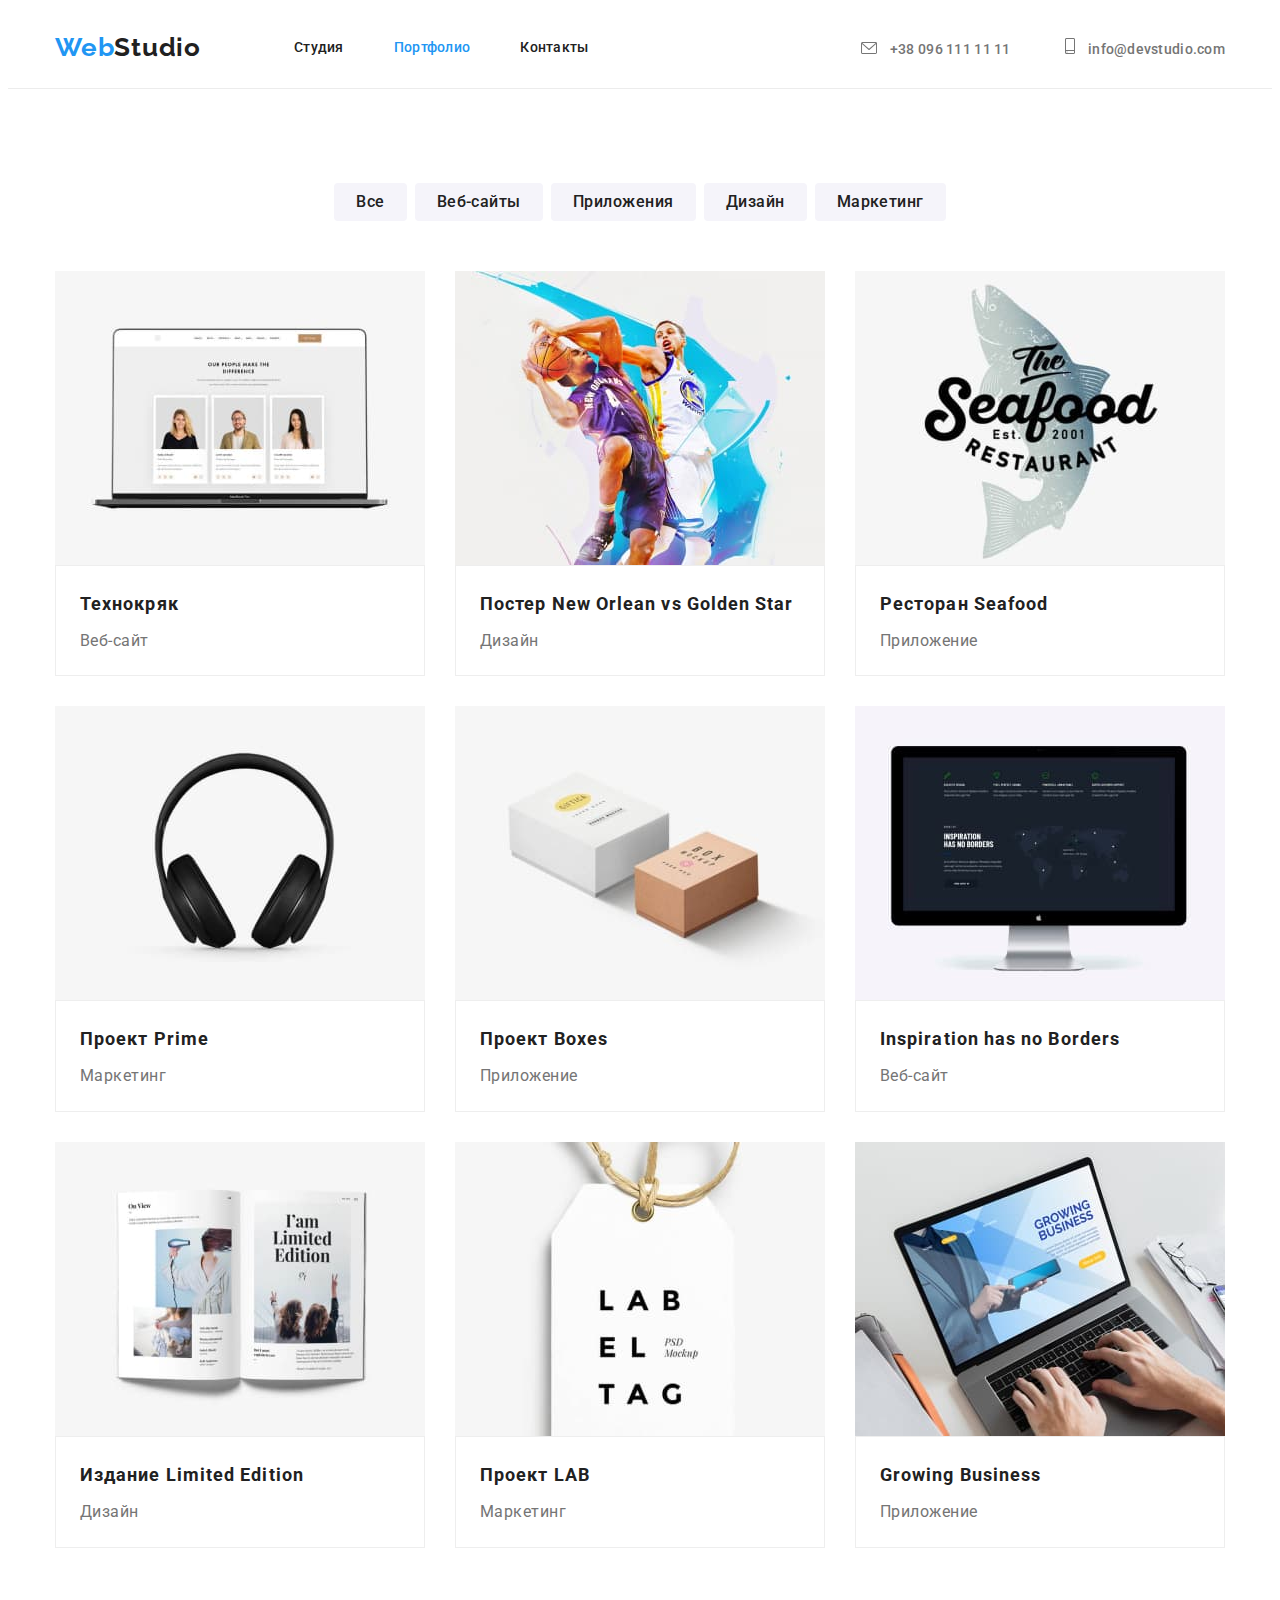
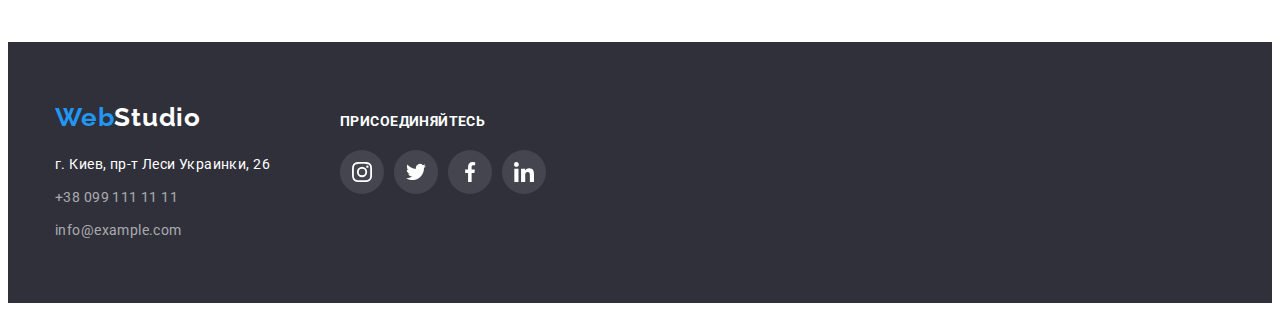
==== portfolio.html @ a293e3b1 "modal" ====
<!DOCTYPE html>
<html lang="ru">
  <head>
    <meta charset="UTF-8" />
    <meta http-equiv="X-UA-Compatible" content="IE=edge" />
    <meta name="viewport" content="width=device-width, initial-scale=1.0" />
    <title>Портфолио</title>

    <link rel="preconnect" href="https://fonts.googleapis.com" />
    <link rel="preconnect" href="https://fonts.gstatic.com" crossorigin />
    <link
      href="https://fonts.googleapis.com/css2?family=Raleway:wght@700&family=Roboto:wght@400;500;700;900&display=swap"
      rel="stylesheet"
    />
    <link
      rel="stylesheet"
      href="https://cdnjs.cloudflare.com/ajax/libs/modern-normalize/1.1.0/modern-normalize.min.css"
      integrity="sha512-wpPYUAdjBVSE4KJnH1VR1HeZfpl1ub8YT/NKx4PuQ5NmX2tKuGu6U/JRp5y+Y8XG2tV+wKQpNHVUX03MfMFn9Q=="
      crossorigin="anonymous"
      referrerpolicy="no-referrer"
    />

    <link rel="stylesheet" href="./css/styles.css" />
  </head>

  <body>
    <header class="header">
      <div class="container header-nav">
        <a class="logo" href="./index.html"><span class="logo-span">Web</span>Studio</a>

        <nav class="navigation">
          <ul class="nav-list list">
            <li class="nav-item"><a class="nav-link" href="./index.html">Студия</a></li>
            <li class="nav-item">
              <a class="nav-link action-link" href="./portfolio.html">Портфолио</a>
            </li>
            <li class="nav-item"><a class="nav-link" href="">Контакты</a></li>
          </ul>
        </nav>

        <div class="contact">
          <a class="contact-link" href="tel:+380961111111">
            <svg class="icon-contact" width="16" height="12">
              <use href="./images/icons.svg#icon-envelope"></use>
            </svg>
            +38 096 111 11 11</a
          >

          <a class="contact-link" href="mailto:info@devstudio.com">
            <svg class="icon-contact" width="10" height="16">
              <use href="./images/icons.svg#icon-smartphone"></use>
            </svg>
            info@devstudio.com</a
          >
        </div>
      </div>
    </header>

    <main>
      <section class="section">
        <div class="container">
          <ul class="list list-filter">
            <li><button class="btn-filter" type="button">Все</button></li>
            <li><button class="btn-filter" type="button">Веб-сайты</button></li>
            <li><button class="btn-filter" type="button">Приложения</button></li>
            <li><button class="btn-filter" type="button">Дизайн</button></li>
            <li><button class="btn-filter" type="button">Маркетинг</button></li>
          </ul>

          <ul class="list project-list">
            <li class="project-item">
              <a href="" class="project-link">
                <img src="./images/tehnokryak.jpg" width="370" height="294" alt="Технокряк" />

                <div class="pr-card">
                  <h3 class="project-title">Технокряк</h3>
                  <p class="project-type">Веб-сайт</p>
                </div>
              </a>
            </li>

            <li class="project-item">
              <a href="" class="project-link">
                <img
                  src="./images/poster-neworlean.jpg"
                  width="370"
                  height="294"
                  alt="Постер New Orlean vs Golden Star"
                />
                <div class="pr-card">
                  <h3 class="project-title">Постер New Orlean vs Golden Star</h3>
                  <p class="project-type">Дизайн</p>
                </div>
              </a>
            </li>

            <li class="project-item">
              <a href="" class="project-link">
                <img
                  src="./images/restaurant-seafood.jpg"
                  width="370"
                  height="294"
                  alt="Ресторан Seafood"
                />
                <div class="pr-card">
                  <h3 class="project-title">Ресторан Seafood</h3>
                  <p class="project-type">Приложение</p>
                </div>
              </a>
            </li>

            <li class="project-item">
              <a href="" class="project-link">
                <img src="./images/project-prime.jpg" width="370" height="294" alt="Проект Prime" />

                <div class="pr-card">
                  <h3 class="project-title">Проект Prime</h3>
                  <p class="project-type">Маркетинг</p>
                </div>
              </a>
            </li>

            <li class="project-item">
              <a href="" class="project-link">
                <img src="./images/project-boxes.jpg" width="370" height="294" alt="Проект Boxes" />

                <div class="pr-card">
                  <h3 class="project-title">Проект Boxes</h3>
                  <p class="project-type">Приложение</p>
                </div>
              </a>
            </li>

            <li class="project-item">
              <a href="" class="project-link">
                <img
                  src="./images/inspiration-has-no-borders.jpg"
                  width="370"
                  height="294"
                  alt="Inspiration has no Borders"
                />
                <div class="pr-card">
                  <h3 class="project-title">Inspiration has no Borders</h3>
                  <p class="project-type">Веб-сайт</p>
                </div>
              </a>
            </li>

            <li class="project-item">
              <a href="" class="project-link">
                <img
                  src="./images/izdanie-limited-edition.jpg"
                  width="370"
                  height="294"
                  alt="Издание Limited Edition"
                />
                <div class="pr-card">
                  <h3 class="project-title">Издание Limited Edition</h3>
                  <p class="project-type">Дизайн</p>
                </div>
              </a>
            </li>

            <li class="project-item">
              <a href="" class="project-link">
                <img src="./images/project-lab.jpg" width="370" height="294" alt="Проект LAB" />
                <div class="pr-card">
                  <h3 class="project-title">Проект LAB</h3>
                  <p class="project-type">Маркетинг</p>
                </div>
              </a>
            </li>

            <li class="project-item">
              <a href="" class="project-link">
                <img
                  src="./images/growing-business.jpg"
                  width="370"
                  height="294"
                  alt="Growing Business"
                />
                <div class="pr-card">
                  <h3 class="project-title">Growing Business</h3>
                  <p class="project-type">Приложение</p>
                </div>
              </a>
            </li>
          </ul>
        </div>
      </section>
    </main>

    <footer class="footer">
      <div class="container footer-wrap">
        <div class="footer-contact-block">
          <a class="footer-logo" href="./index.html"><span class="logo-span">Web</span>Studio</a>
          <address>
            <a
              class="footer-contact-link footer-address-link"
              href="https://goo.gl/maps/iWSiA93wagULa9Wx8"
              >г. Киев, пр-т Леси Украинки, 26</a
            ><br />
            <a class="footer-contact-link" href="tel:+380991111111">+38 099 111 11 11</a><br />
            <a class="footer-contact-link" href="mailto:info@example.com">info@example.com</a>
          </address>
        </div>
        <div class="footer-social-wrap">
          <p class="join-social">присоединяйтесь</p>
          <ul class="list footer-social-list">
            <li class="footer-social-item">
              <a href="" class="footer-social-link">
                <svg width="20" height="20">
                  <use href="./images/icons.svg#icon-instagram-footer"></use>
                </svg>
              </a>
            </li>
            <li class="footer-social-item">
              <a href="" class="footer-social-link">
                <svg class="footer-social-icon" width="20" height="20">
                  <use href="./images/icons.svg#icon-twitter-footer"></use>
                </svg>
              </a>
            </li>
            <li class="footer-social-item">
              <a href="" class="footer-social-link">
                <svg class="footer-social-icon" width="20" height="20">
                  <use href="./images/icons.svg#icon-facebook-footer"></use>
                </svg>
              </a>
            </li>
            <li class="footer-social-item">
              <a href="" class="footer-social-link">
                <svg class="footer-social-icon" width="20" height="20">
                  <use href="./images/icons.svg#icon-linkedin-footer"></use>
                </svg>
              </a>
            </li>
          </ul>
        </div>
      </div>
    </footer>
  </body>
</html>
---- css/styles.css ----
:root {
  --accent-color: #2196f3;
  --main-color: #757575;
  --dark-color: #212121;
  --white-color: #fff;
  --hero-footer-color: #2f303a;
  --project-border-color: #eeeeee;
  --grey-bg-color: #f5f4fa;
  --header-border: #ececec;
  --btn-order-bg: #188ce8;
  --icon-color: #afb1b8;
}

*,
*::before,
*::after {
  box-sizing: border-box;
}

body {
  font-family: 'Roboto', sans-serif;
  font-style: normal;
  background-color: var(--white-color);
  color: var(--main-color);
}

h1,
h2,
h3,
h4,
h5,
h6,
p,
ul {
  margin: 0;
  padding: 0;
}

img {
  display: block;
  max-width: 100%;
}

.list {
  list-style: none;
}

.header {
  border-bottom: 1px solid var(--header-border);
}

.container {
  width: 1200px;
  margin-left: auto;
  margin-right: auto;
  padding-left: 15px;
  padding-right: 15px;
}

.header-nav {
  display: flex;
  align-items: center;
}

.nav-list {
  display: flex;
}

.nav-item + .nav-item {
  margin-left: 50px;
}

.logo {
  margin-right: 93px;
  padding-top: 24px;
  padding-bottom: 25px;
  color: var(--dark-color);
  font-family: 'Raleway';
  font-weight: 700;
  font-size: 26px;
  line-height: 1.19;
  letter-spacing: 0.03em;
  text-decoration: none;
}

.logo-span {
  color: var(--accent-color);
}

.nav-link {
  display: block;
  padding-top: 32px;
  padding-bottom: 32px;

  color: var(--dark-color);
  font-weight: 500;
  font-size: 14px;
  line-height: 1.14;
  letter-spacing: 0.02em;
  text-decoration: none;
}

.contact-link {
  font-weight: 500;
  font-size: 14px;
  line-height: 1.14;
  letter-spacing: 0.02em;
  color: var(--main-color);
  text-decoration: none;
}

.contact-link + .contact-link {
  margin-left: 50px;
}

.nav-link.action-link {
  color: var(--accent-color);
}

.nav-link:hover,
.nav-link:focus,
.contact-link:hover,
.contact-link:focus {
  color: var(--accent-color);
  text-decoration: none;
}

.contact {
  margin-left: auto;
}

.icon-contact {
  margin-right: 10px;
  fill: currentColor;
}

.section {
  padding-top: 94px;
  padding-bottom: 94px;
}

.section-no-padding {
  padding-top: 0;
}

.hero {
  background-image: linear-gradient(rgba(47, 48, 58, 0.4), rgba(47, 48, 58, 0.4)),
    url(../images/hero-bg.jpg);
  text-align: center;
  padding-top: 200px;
  padding-bottom: 200px;
  background-size: cover;
  min-width: 1600px;
  height: 600px;
  margin-left: auto;
  margin-right: auto;
}

.hero-title {
  margin-bottom: 30px;
  margin-left: auto;
  margin-right: auto;
  width: 696px;
  font-weight: 900;
  font-size: 44px;
  line-height: 1.36;
  text-align: center;
  letter-spacing: 0.06em;
  text-transform: uppercase;
  color: var(--white-color);
}

.btn-order {
  padding: 10px 32px;
  font-family: 'Roboto';
  font-style: normal;
  font-weight: 700;
  font-size: 16px;
  line-height: 1.87;
  text-align: center;
  letter-spacing: 0.06em;
  color: var(--white-color);
  background: var(--accent-color);
  box-shadow: 0px 4px 4px rgba(0, 0, 0, 0.15);
  border-radius: 4px;
  cursor: pointer;
}

.btn-order:hover,
.btn-order:focus {
  background-color: var(--btn-order-bg);
}

.backdrop {
  position: fixed;
  top: 0;
  left: 0;
  width: 100%;
  height: 100%;
  background-color: rgba(0, 0, 0, 0.2);
  visibility: visible;
  opacity: 1;
  transition: opacity 250ms cubic-bezier(0.4, 0, 0.2, 1);
}

.backdrop.is-hidden {
  visibility: hidden;
  opacity: 0;
  pointer-events: none;
}

.modal {
  position: absolute;
  top: 50%;
  left: 50%;
  transform: translate(-50%, -50%);
  width: 528px;
  height: 581px;
  background-color: var(--white-color);
  box-shadow: 0px 1px 3px rgba(0, 0, 0, 0.12), 0px 1px 1px rgba(0, 0, 0, 0.14),
    0px 2px 1px rgba(0, 0, 0, 0.2);
  border-radius: 4px;
}

.feature-list {
  display: flex;
}

.feature-list li {
  width: 270px;
}

.feature-list li:not(:last-child) {
  margin-right: 30px;
}

.feature-icon-box {
  margin-bottom: 30px;
  background-color: var(--grey-bg-color);
  display: flex;
  justify-content: center;
  align-items: center;
  width: 270px;
  height: 120px;
  border-radius: 4px;
}

.feature-title {
  margin-bottom: 10px;
  font-weight: 700;
  font-size: 14px;
  line-height: 1.14;
  letter-spacing: 0.03em;
  text-transform: uppercase;
  color: var(--dark-color);
}

.feature-text {
  font-weight: 400;
  font-size: 14px;
  line-height: 1.71;
  letter-spacing: 0.03em;
  color: var(--main-color);
}

.about-us-list {
  display: flex;
}

.about-us-list li:not(:last-child) {
  margin-right: 30px;
}

.about-us-title {
  margin-bottom: 50px;
  font-weight: 700;
  font-size: 36px;
  line-height: 1.16;
  text-align: center;
  letter-spacing: 0.03em;
  color: var(--dark-color);
}

.team {
  background-color: var(--grey-bg-color);
}

.team-list {
  display: flex;
  margin-left: -30px;
}

.team-title {
  margin-bottom: 50px;

  font-weight: 700;
  font-size: 36px;
  line-height: 1.16;
  text-align: center;
  letter-spacing: 0.03em;
  color: var(--dark-color);
}

.card-item {
  flex-basis: calc(100% / 4 - 30px);
  margin-left: 30px;
  background: var(--white-color);
  box-shadow: 0px 1px 3px rgba(0, 0, 0, 0.12), 0px 1px 1px rgba(0, 0, 0, 0.14),
    0px 2px 1px rgba(0, 0, 0, 0.2);
  border-radius: 0px 0px 4px 4px;
}

.card-content {
  padding-top: 30px;
  padding-bottom: 30px;
}

.staff-title {
  margin-bottom: 10px;

  font-weight: 500;
  font-size: 16px;
  line-height: 1.18;
  text-align: center;
  letter-spacing: 0.03em;
  color: var(--dark-color);
}

.staff-text {
  margin-bottom: 16px;
  font-weight: 400;
  font-size: 16px;
  line-height: 1.18;
  text-align: center;
  letter-spacing: 0.03em;
  color: var(--main-color);
}

.staff-social-list {
  display: flex;
  align-items: center;
  justify-content: center;
}

.staff-social-list li:not(:last-child) {
  margin-right: 10px;
}

.staff-social-link {
  display: flex;
  align-items: center;
  justify-content: center;
  width: 44px;
  height: 44px;
  cursor: pointer;
  color: var(--icon-color);
}

.staff-social-link:hover,
.staff-social-link:focus {
  color: var(--white-color);
  background-color: var(--accent-color);
  border-radius: 50%;
}

.staff-social-icon {
  fill: currentColor;
}

.clients-title {
  margin-bottom: 50px;

  font-weight: 700;
  font-size: 36px;
  line-height: 1.16;
  text-align: center;
  letter-spacing: 0.03em;
  color: var(--dark-color);
}

.clients-list {
  display: flex;
  align-items: center;
  justify-content: center;
}

.clients-list li:not(:last-child) {
  margin-right: 30px;
}

.clients-link {
  width: 170px;
  height: 92px;
  display: flex;
  justify-content: center;
  align-items: center;
  border: 1px solid var(--icon-color);
  border-radius: 4px;
  color: var(--icon-color);
}

.clients-link:hover,
.clients-link:focus {
  color: var(--accent-color);
  border: 1px solid var(--accent-color);
}

.clients-icon {
  fill: currentColor;
}

/* portfolio  */

.btn-filter {
  font-family: 'Roboto';
  font-style: normal;
  font-weight: 500;
  font-size: 16px;
  line-height: 1.6;
  text-align: center;
  letter-spacing: 0.03em;
  color: var(--dark-color);
  background-color: var(--grey-bg-color);
  cursor: pointer;
  border-radius: 4px;
  border: 0;
  padding: 6px 22px;
}

.btn-filter:hover,
.btn-filter:focus,
.filter-item:hover,
.filter-item:focus {
  color: var(--white-color);
  background-color: var(--accent-color);
  box-shadow: 0px 3px 1px rgba(0, 0, 0, 0.1), 0px 1px 2px rgba(0, 0, 0, 0.08),
    0px 2px 2px rgba(0, 0, 0, 0.12);
}

.list-filter {
  display: flex;
  margin-bottom: 50px;
  justify-content: center;
}

.list-filter li:not(:last-child) {
  margin-right: 8px;
}

.project-list {
  display: flex;
  flex-wrap: wrap;
}

.project-item {
  flex-basis: calc((100% - 60px) / 3);
  margin-right: 30px;
  margin-bottom: 30px;
  background-color: var(--white-color);
}

.pr-card {
  padding: 20px 24px;
  border: 1px solid var(--project-border-color);
}

.project-item:nth-child(3n) {
  margin-right: 0px;
}

.project-item:nth-last-child(-n + 3) {
  margin-bottom: 0px;
}

.project-title {
  margin-bottom: 4px;

  font-weight: 700;
  font-size: 18px;
  line-height: 2;
  letter-spacing: 0.06em;
  color: var(--dark-color);
}

.project-link {
  text-decoration: none;
}

.project-item:hover,
.project-item:focus {
  text-decoration: none;
  border: 1px solid var(--project-border-color);
  box-shadow: 0px 1px 1px rgba(0, 0, 0, 0.12), 0px 4px 4px rgba(0, 0, 0, 0.06),
    1px 4px 6px rgba(0, 0, 0, 0.16);
}

.project-type {
  font-weight: 400;
  font-size: 16px;
  line-height: 1.87;
  letter-spacing: 0.03em;
  color: var(--main-color);
}
/* end portfolio  */

.footer {
  background-color: var(--hero-footer-color);
  padding-top: 60px;
  padding-bottom: 60px;
}

.footer-logo {
  display: inline-block;
  margin-bottom: 20px;
  font-family: 'Raleway';
  font-weight: 700;
  text-decoration: none;
  font-size: 26px;
  line-height: 1.19;
  letter-spacing: 0.03em;
  color: var(--white-color);
}

.footer-contact-link {
  display: inline-block;
  font-weight: 400;
  font-style: normal;
  text-decoration: none;
  font-size: 14px;
  line-height: 1.71;
  letter-spacing: 0.03em;
  color: rgba(255, 255, 255, 0.6);
}

.footer-contact-link:not(:last-child) {
  margin-bottom: 9px;
}

.footer-address-link {
  color: var(--white-color);
  font-style: normal;
}

.footer-contact-link:hover,
.footer-contact-link:focus {
  color: var(--accent-color);
  text-decoration: none;
}

.footer-wrap {
  display: flex;
  align-items: baseline;
}
.footer-contact-block {
  margin-right: 70px;
}

/*
.footer-social-wrap {
}
*/

.join-social {
  margin-bottom: 20px;
  font-weight: 700;
  font-style: normal;
  font-size: 14px;
  line-height: 1.14;
  letter-spacing: 0.03em;
  text-transform: uppercase;
  color: var(--white-color);
}

.footer-social-list {
  display: flex;
}

.footer-social-list li:not(:last-child) {
  margin-right: 10px;
}

.footer-social-link {
  display: flex;
  align-items: center;
  justify-content: center;
  width: 44px;
  height: 44px;
  color: var(--white-color);
  background-color: rgba(255, 255, 255, 0.1);
  border-radius: 50%;
  cursor: pointer;
}

.footer-social-link:hover,
.footer-social-link:focus {
  background-color: var(--accent-color);
}

.footer-social-icon {
  fill: currentColor;
}
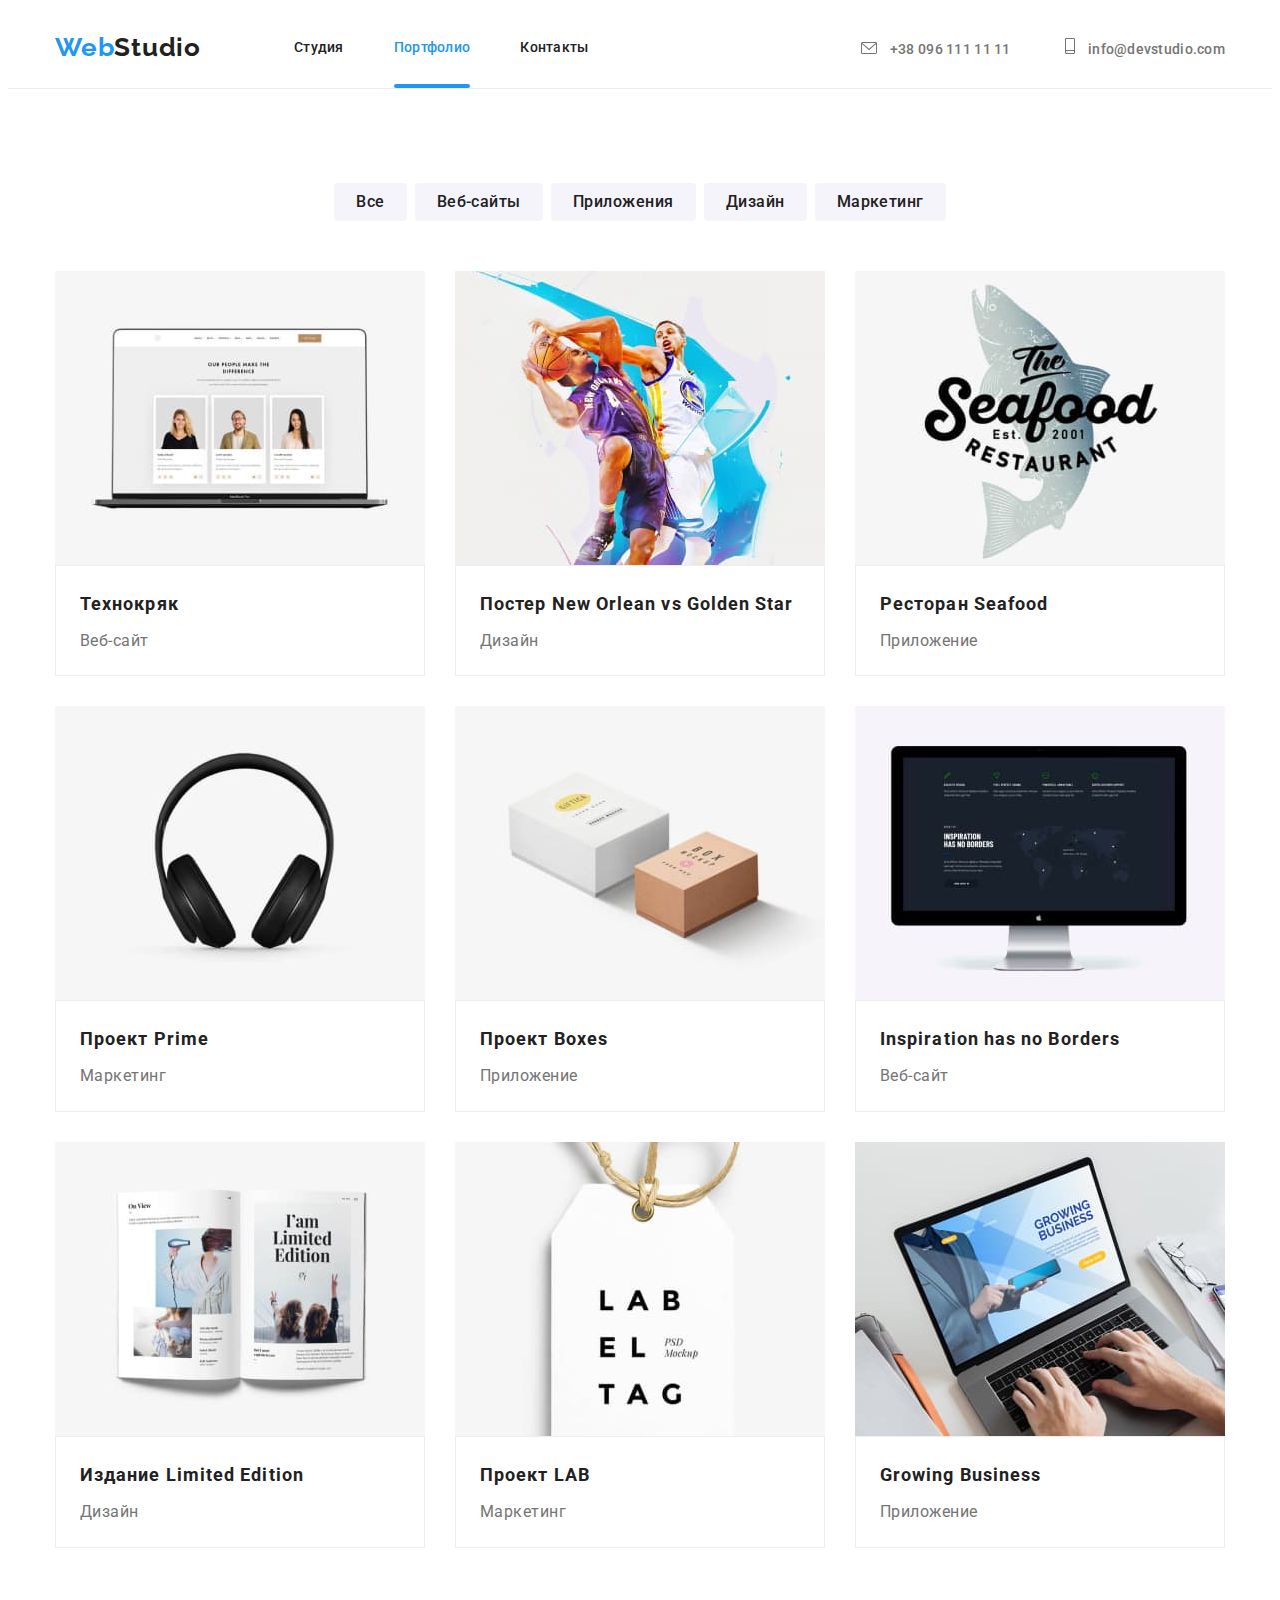
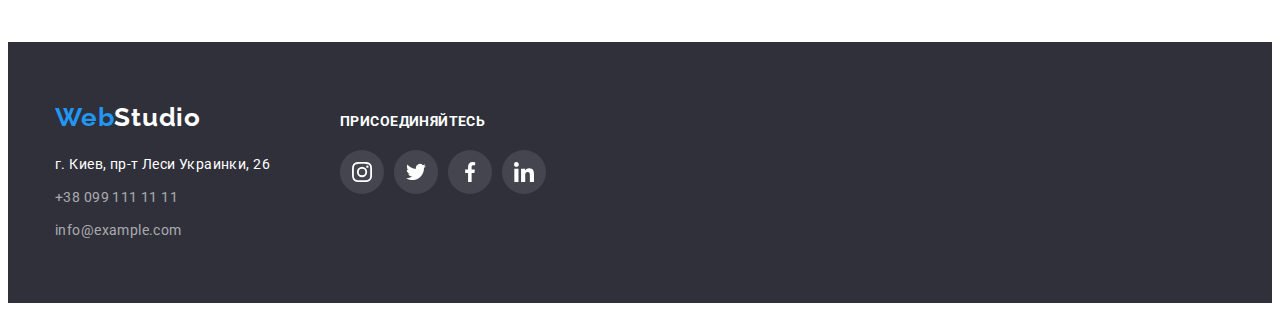
==== commit 1e3a7cbe: "portfolio overlay" ====
--- a/portfolio.html
+++ b/portfolio.html
@@ -69,9 +69,14 @@
 
           <ul class="list project-list">
             <li class="project-item">
+              <div class="card-overlay">
               <a href="" class="project-link">
                 <img src="./images/tehnokryak.jpg" width="370" height="294" alt="Технокряк" />
-
+                <p class="overlay-text">
+                  Ресурс предлагает комплексные предложения с разным уровнем функционала и сервисов.
+                  Все это позволит посетителю получить исчерпывающие сведения о компании или частном
+                  лице.
+                </p></div>
                 <div class="pr-card">
                   <h3 class="project-title">Технокряк</h3>
                   <p class="project-type">Веб-сайт</p>
@@ -81,12 +86,18 @@
 
             <li class="project-item">
               <a href="" class="project-link">
+                <div class="card-overlay">
                 <img
                   src="./images/poster-neworlean.jpg"
                   width="370"
                   height="294"
                   alt="Постер New Orlean vs Golden Star"
                 />
+                <p class="overlay-text">
+                  Ресурс предлагает комплексные предложения с разным уровнем функционала и сервисов.
+                  Все это позволит посетителю получить исчерпывающие сведения о компании или частном
+                  лице.
+                </p> </div>
                 <div class="pr-card">
                   <h3 class="project-title">Постер New Orlean vs Golden Star</h3>
                   <p class="project-type">Дизайн</p>
@@ -96,12 +107,19 @@
 
             <li class="project-item">
               <a href="" class="project-link">
-                <img
-                  src="./images/restaurant-seafood.jpg"
-                  width="370"
-                  height="294"
-                  alt="Ресторан Seafood"
-                />
+                <div class="card-overlay">
+                  <img
+                    src="./images/restaurant-seafood.jpg"
+                    width="370"
+                    height="294"
+                    alt="Ресторан Seafood"
+                  />
+                  <p class="overlay-text">
+                    Ресурс предлагает комплексные предложения с разным уровнем функционала и
+                    сервисов. Все это позволит посетителю получить исчерпывающие сведения о компании
+                    или частном лице.
+                  </p>
+                </div>
                 <div class="pr-card">
                   <h3 class="project-title">Ресторан Seafood</h3>
                   <p class="project-type">Приложение</p>
@@ -111,8 +129,14 @@
 
             <li class="project-item">
               <a href="" class="project-link">
+                <div class="card-overlay">
                 <img src="./images/project-prime.jpg" width="370" height="294" alt="Проект Prime" />
-
+                <p class="overlay-text">
+                  Ресурс предлагает комплексные предложения с разным уровнем функционала и сервисов.
+                  Все это позволит посетителю получить исчерпывающие сведения о компании или частном
+                  лице.
+                </p>
+                </div>
                 <div class="pr-card">
                   <h3 class="project-title">Проект Prime</h3>
                   <p class="project-type">Маркетинг</p>
@@ -122,8 +146,13 @@
 
             <li class="project-item">
               <a href="" class="project-link">
+                <div class="card-overlay">
                 <img src="./images/project-boxes.jpg" width="370" height="294" alt="Проект Boxes" />
-
+                <p class="overlay-text">
+                  Ресурс предлагает комплексные предложения с разным уровнем функционала и сервисов.
+                  Все это позволит посетителю получить исчерпывающие сведения о компании или частном
+                  лице.
+                </p></div>
                 <div class="pr-card">
                   <h3 class="project-title">Проект Boxes</h3>
                   <p class="project-type">Приложение</p>
@@ -133,12 +162,18 @@
 
             <li class="project-item">
               <a href="" class="project-link">
+                <div class="card-overlay">
                 <img
                   src="./images/inspiration-has-no-borders.jpg"
                   width="370"
                   height="294"
                   alt="Inspiration has no Borders"
                 />
+                <p class="overlay-text">
+                  Ресурс предлагает комплексные предложения с разным уровнем функционала и сервисов.
+                  Все это позволит посетителю получить исчерпывающие сведения о компании или частном
+                  лице.
+                </p></div>
                 <div class="pr-card">
                   <h3 class="project-title">Inspiration has no Borders</h3>
                   <p class="project-type">Веб-сайт</p>
@@ -148,12 +183,19 @@
 
             <li class="project-item">
               <a href="" class="project-link">
+                <div class="card-overlay">
                 <img
                   src="./images/izdanie-limited-edition.jpg"
                   width="370"
                   height="294"
                   alt="Издание Limited Edition"
                 />
+                <p class="overlay-text">
+                  Ресурс предлагает комплексные предложения с разным уровнем функционала и сервисов.
+                  Все это позволит посетителю получить исчерпывающие сведения о компании или частном
+                  лице.
+                </p>
+                </div>
                 <div class="pr-card">
                   <h3 class="project-title">Издание Limited Edition</h3>
                   <p class="project-type">Дизайн</p>
@@ -163,7 +205,14 @@
 
             <li class="project-item">
               <a href="" class="project-link">
+                <div class="card-overlay">
                 <img src="./images/project-lab.jpg" width="370" height="294" alt="Проект LAB" />
+                <p class="overlay-text">
+                  Ресурс предлагает комплексные предложения с разным уровнем функционала и сервисов.
+                  Все это позволит посетителю получить исчерпывающие сведения о компании или частном
+                  лице.
+                </p>
+                </div>
                 <div class="pr-card">
                   <h3 class="project-title">Проект LAB</h3>
                   <p class="project-type">Маркетинг</p>
@@ -173,12 +222,19 @@
 
             <li class="project-item">
               <a href="" class="project-link">
+                <div class="card-overlay">
                 <img
                   src="./images/growing-business.jpg"
                   width="370"
                   height="294"
                   alt="Growing Business"
                 />
+                <p class="overlay-text">
+                  Ресурс предлагает комплексные предложения с разным уровнем функционала и сервисов.
+                  Все это позволит посетителю получить исчерпывающие сведения о компании или частном
+                  лице.
+                </p>
+                </div>
                 <div class="pr-card">
                   <h3 class="project-title">Growing Business</h3>
                   <p class="project-type">Приложение</p>
--- a/css/styles.css
+++ b/css/styles.css
@@ -98,6 +98,7 @@
   line-height: 1.14;
   letter-spacing: 0.02em;
   text-decoration: none;
+  transition: color 250ms cubic-bezier(0.4, 0, 0.2, 1);
 }
 
 .contact-link {
@@ -107,6 +108,7 @@
   letter-spacing: 0.02em;
   color: var(--main-color);
   text-decoration: none;
+  transition: color 250ms cubic-bezier(0.4, 0, 0.2, 1);
 }
 
 .contact-link + .contact-link {
@@ -115,6 +117,19 @@
 
 .nav-link.action-link {
   color: var(--accent-color);
+  position: relative;
+}
+
+.nav-link.action-link::after {
+  content: '';
+  position: absolute;
+  left: 0;
+  bottom: 0;
+  display: block;
+  background-color: var(--accent-color);
+  height: 4px;
+  border-radius: 2px;
+  width: 100%;
 }
 
 .nav-link:hover,
@@ -184,6 +199,7 @@
   box-shadow: 0px 4px 4px rgba(0, 0, 0, 0.15);
   border-radius: 4px;
   cursor: pointer;
+  transition: background-color 250ms cubic-bezier(0.4, 0, 0.2, 1);
 }
 
 .btn-order:hover,
@@ -200,6 +216,7 @@
   background-color: rgba(0, 0, 0, 0.2);
   visibility: visible;
   opacity: 1;
+
   transition: opacity 250ms cubic-bezier(0.4, 0, 0.2, 1);
 }
 
@@ -210,10 +227,12 @@
 }
 
 .modal {
+  display: block;
   position: absolute;
   top: 50%;
   left: 50%;
-  transform: translate(-50%, -50%);
+  transform: translate(-50%, -50%) scale(0.9);
+  transition: transform 250ms cubic-bezier(0.4, 0, 0.2, 1);
   width: 528px;
   height: 581px;
   background-color: var(--white-color);
@@ -222,6 +241,28 @@
   border-radius: 4px;
 }
 
+.backdrop.is-hidden .modal {
+  transform: translate(-50%, -50%) scale(1);
+}
+
+.btn-modal {
+  display: flex;
+  margin-top: 8px;
+  margin-left: auto;
+  margin-right: 8px;
+  padding: 0;
+  width: 30px;
+  height: 30px;
+  background-color: var(--white-color);
+  border: 1px solid rgba(0, 0, 0, 0.1);
+  border-radius: 50%;
+}
+
+.modal-icon {
+  width: 11px;
+  height: 11px;
+}
+
 .feature-list {
   display: flex;
 }
@@ -279,6 +320,29 @@
   text-align: center;
   letter-spacing: 0.03em;
   color: var(--dark-color);
+}
+
+.about-us-item {
+  position: relative;
+}
+
+.about-us-overlay {
+  position: absolute;
+  margin: 0;
+  padding-top: 27px;
+  padding-bottom: 27px;
+  width: 100%;
+  height: 70px;
+  bottom: 0;
+  opacity: 1;
+  font-weight: 700;
+  font-size: 14px;
+  line-height: 1.14;
+  text-align: center;
+  letter-spacing: 0.03em;
+  text-transform: uppercase;
+  background-color: rgba(47, 48, 58, 0.8);
+  color: var(--white-color);
 }
 
 .team {
@@ -354,6 +418,8 @@
   height: 44px;
   cursor: pointer;
   color: var(--icon-color);
+  transition: background-color 250ms cubic-bezier(0.4, 0, 0.2, 1),
+    color 250ms cubic-bezier(0.4, 0, 0.2, 1);
 }
 
 .staff-social-link:hover,
@@ -425,12 +491,12 @@
   border-radius: 4px;
   border: 0;
   padding: 6px 22px;
+  transition: background-color 250ms cubic-bezier(0.4, 0, 0.2, 1),
+    color 250ms cubic-bezier(0.4, 0, 0.2, 1), box-shadow 250ms cubic-bezier(0.4, 0, 0.2, 1);
 }
 
 .btn-filter:hover,
-.btn-filter:focus,
-.filter-item:hover,
-.filter-item:focus {
+.btn-filter:focus {
   color: var(--white-color);
   background-color: var(--accent-color);
   box-shadow: 0px 3px 1px rgba(0, 0, 0, 0.1), 0px 1px 2px rgba(0, 0, 0, 0.08),
@@ -453,10 +519,12 @@
 }
 
 .project-item {
+  position: relative;
   flex-basis: calc((100% - 60px) / 3);
   margin-right: 30px;
   margin-bottom: 30px;
   background-color: var(--white-color);
+  transition: box-shadow 250ms cubic-bezier(0.4, 0, 0.2, 1);
 }
 
 .pr-card {
@@ -501,6 +569,36 @@
   letter-spacing: 0.03em;
   color: var(--main-color);
 }
+
+.card-overlay {
+  position: relative;
+  overflow: hidden;
+}
+
+.overlay-text {
+  position: absolute;
+  top: 0;
+  margin: 0;
+  padding: 63px 24px;
+  font-weight: 400;
+  font-size: 18px;
+  line-height: 1.55;
+  letter-spacing: 0.03em;
+  width: 100%;
+  height: 294px;
+  opacity: 0;
+  color: var(--white-color);
+  background: rgba(33, 150, 243, 0.9);
+  transform: translateY(100%);
+  transition: opacity 250ms cubic-bezier(0.4, 0, 0.2, 1),
+    transform 250ms cubic-bezier(0.4, 0, 0.2, 1);
+}
+
+.project-item:hover .overlay-text {
+  opacity: 1;
+  transform: translateY(0);
+}
+
 /* end portfolio  */
 
 .footer {
@@ -530,6 +628,7 @@
   line-height: 1.71;
   letter-spacing: 0.03em;
   color: rgba(255, 255, 255, 0.6);
+  transition: color 250ms cubic-bezier(0.4, 0, 0.2, 1);
 }
 
 .footer-contact-link:not(:last-child) {
@@ -589,6 +688,7 @@
   background-color: rgba(255, 255, 255, 0.1);
   border-radius: 50%;
   cursor: pointer;
+  transition: background-color 250ms cubic-bezier(0.4, 0, 0.2, 1);
 }
 
 .footer-social-link:hover,
